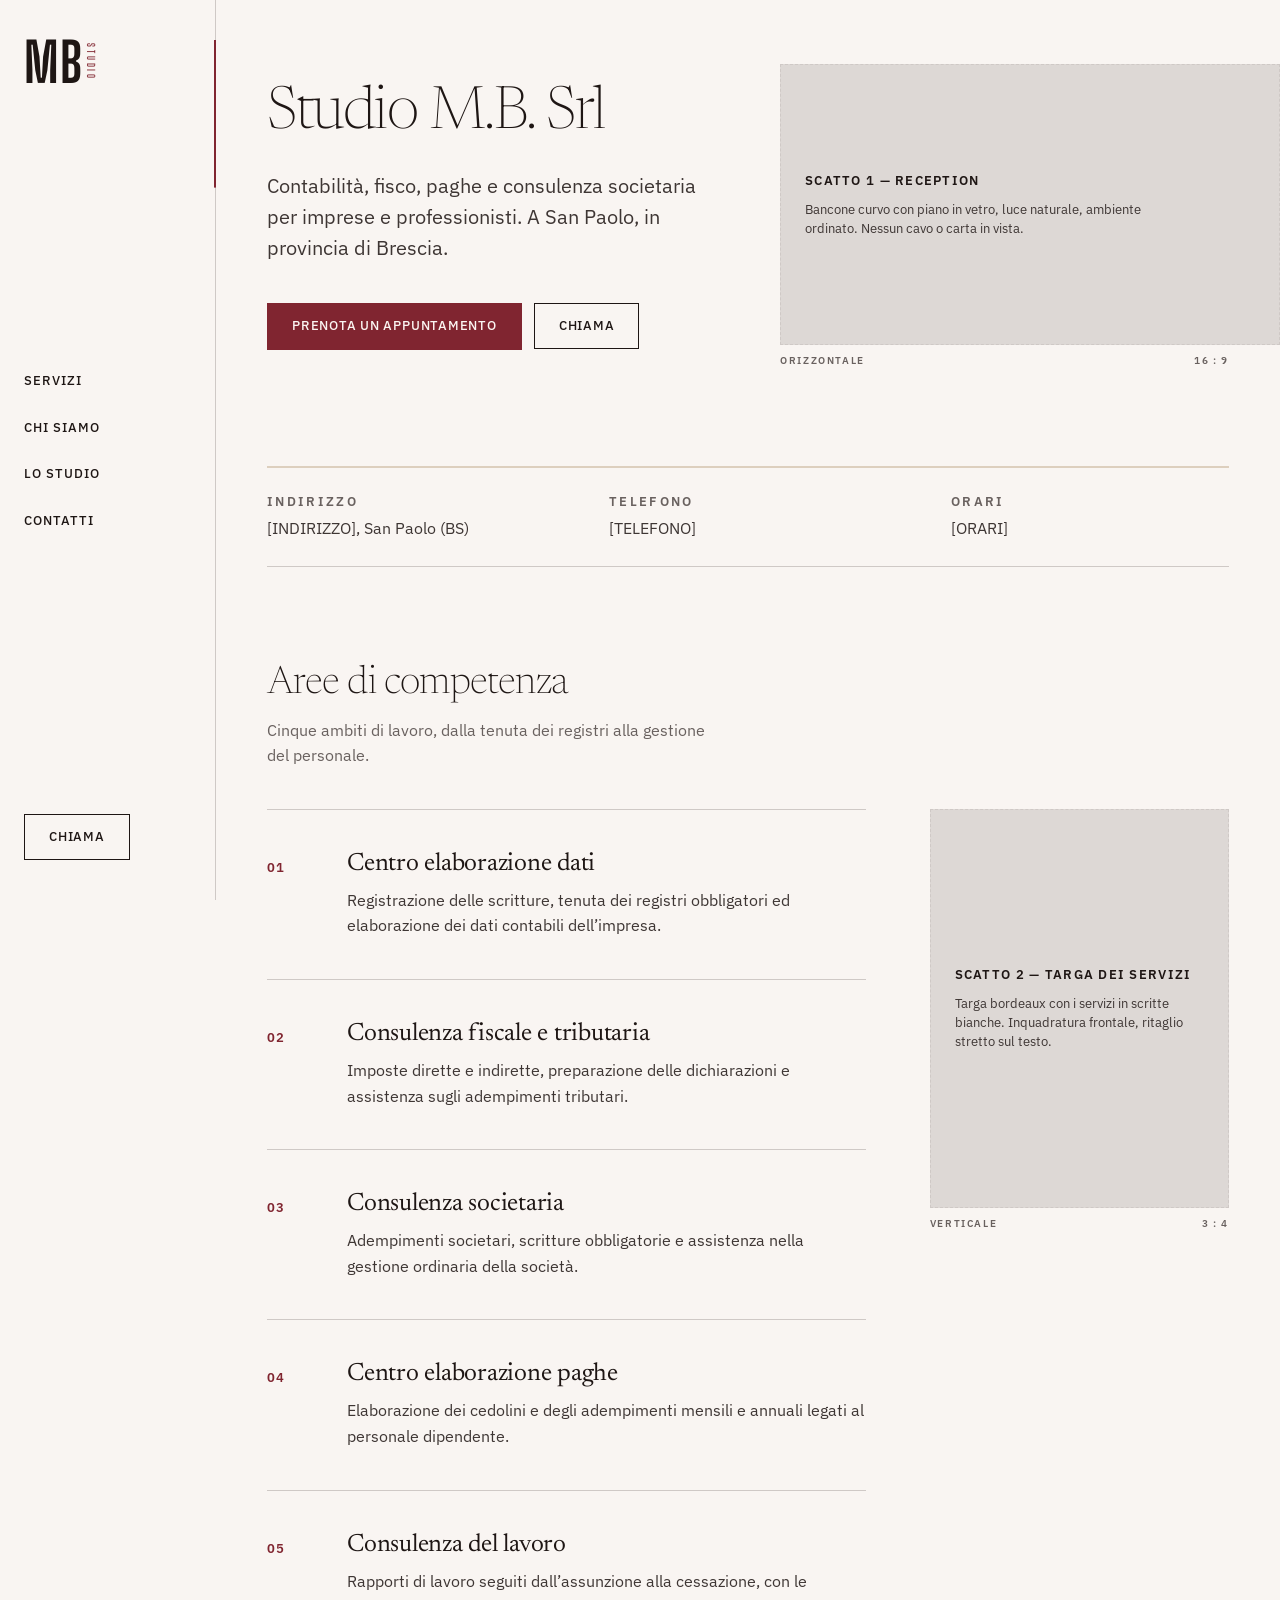
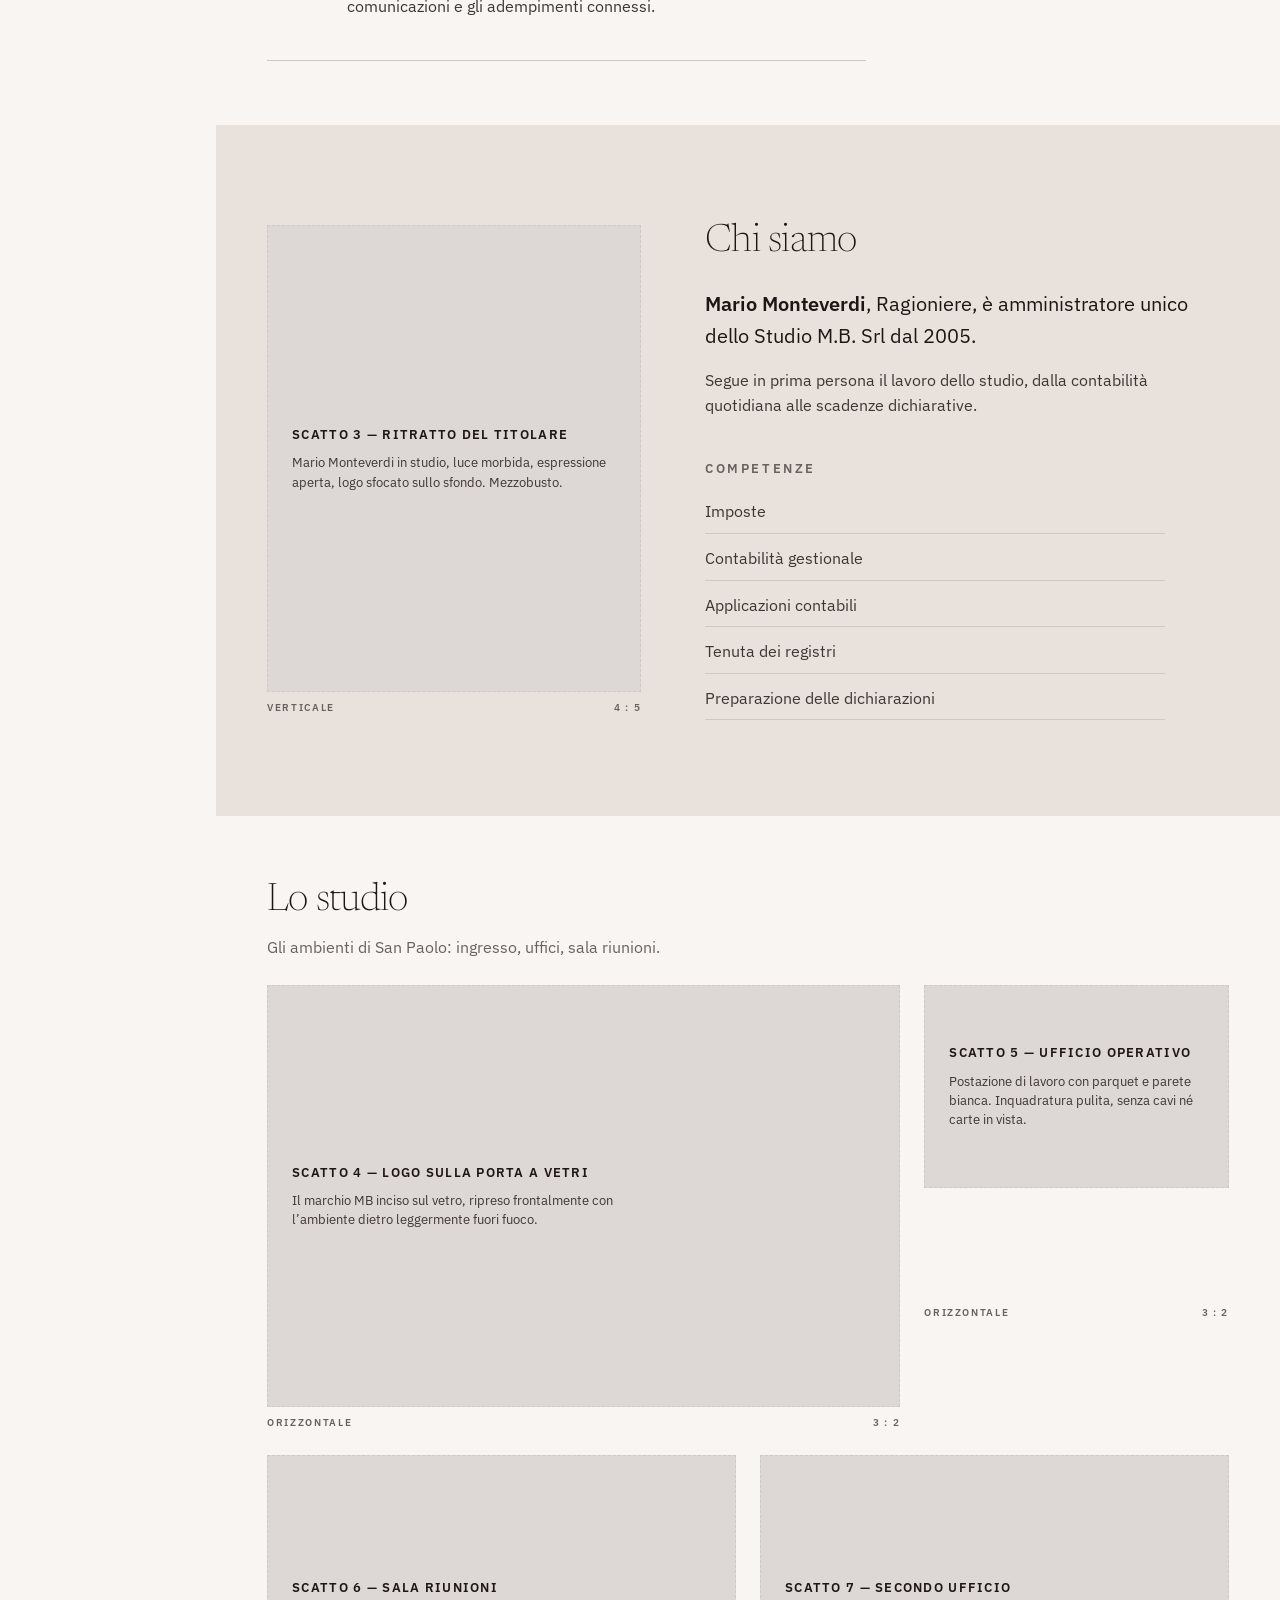
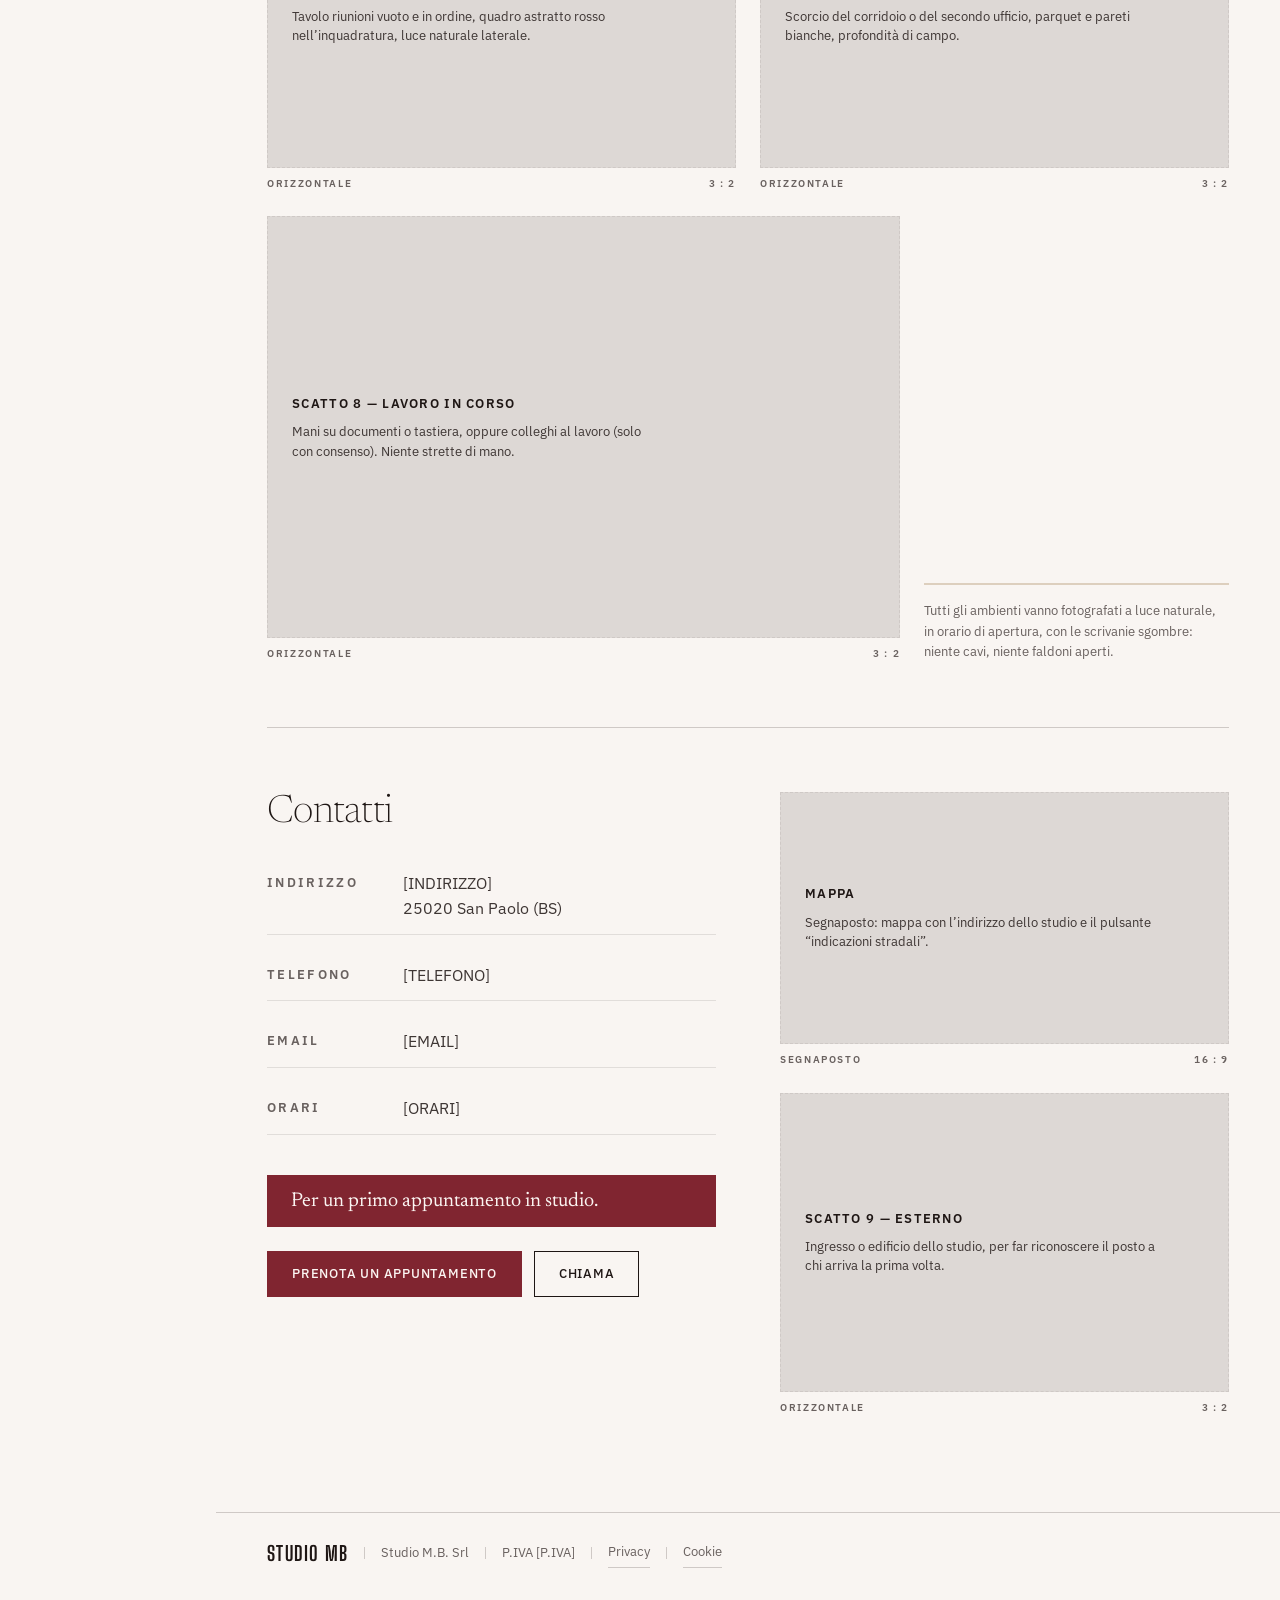
==== esempi/studio-mb/index.html @ a5d64ddb "Aggiunge la bozza del sito di Studio M.B. Srl Pagina singola statica con sezioni ancorate, costruita" ====
<!DOCTYPE html>
<html lang="it">
<head>
<meta charset="utf-8">
<meta name="viewport" content="width=device-width, initial-scale=1, viewport-fit=cover">
<title>Studio M.B. Srl — San Paolo (Brescia)</title>
<meta name="description" content="Studio M.B. Srl, San Paolo (Brescia): centro elaborazione dati, consulenza fiscale e tributaria, consulenza societaria, centro elaborazione paghe, consulenza del lavoro.">
<link rel="preconnect" href="https://fonts.googleapis.com">
<link rel="preconnect" href="https://fonts.gstatic.com" crossorigin>
<link href="https://fonts.googleapis.com/css2?family=Big+Shoulders+Display:wght@600;700&family=IBM+Plex+Sans:wght@400;500;600&family=Newsreader:opsz,wght@6..72,200;6..72,300;6..72,400;6..72,500&display=swap" rel="stylesheet">
<link rel="stylesheet" href="tokens.css">
<link rel="stylesheet" href="styles.css">
</head>
<body>

<a class="skip" href="#apertura">Salta al contenuto</a>

<!-- ============ N3 · Rail laterale (barra in alto sotto i 68rem) ============ -->
<header class="rail">
  <div class="rail__brand">
    <!-- SEGNAPOSTO LOGO: il file definitivo sostituirà questo blocco di testo. -->
    <a class="wordmark" href="#apertura" aria-label="Studio M.B. Srl — torna all’inizio">
      <span class="wordmark__mb">MB</span>
      <span class="wordmark__studio">STUDIO</span>
    </a>
  </div>

  <nav class="rail__nav" aria-label="Sezioni del sito">
    <ul class="rail__list">
      <li><a class="rail__link" href="#servizi">Servizi</a></li>
      <li><a class="rail__link" href="#chi-siamo">Chi siamo</a></li>
      <li><a class="rail__link" href="#lo-studio">Lo studio</a></li>
      <li><a class="rail__link" href="#contatti">Contatti</a></li>
    </ul>
  </nav>

  <div class="rail__action">
    <a class="btn btn--line" href="#">Chiama</a>
  </div>
</header>

<main class="page">

  <!-- ============ Apertura · H2 diptych (testo 6 / foto 6, al vivo sul bordo destro) ============ -->
  <section class="opening" id="apertura">
    <div class="opening__text">
      <h1 class="opening__title" style="--i: 0">Studio M.B. Srl</h1>
      <p class="opening__lede" style="--i: 1">
        Contabilità, fisco, paghe e consulenza societaria per imprese e
        professionisti. A San Paolo, in provincia di Brescia.
      </p>
      <p class="opening__actions" style="--i: 2">
        <a class="btn btn--fill" href="#">Prenota un appuntamento</a>
        <a class="btn btn--line" href="#">Chiama</a>
      </p>
    </div>

    <!-- TODO fotografo — sostituire con lo scatto reale. Dimensione consigliata: 2400×1350 px -->
    <figure class="shot shot--169 opening__shot">
      <div class="shot__frame">
        <p class="shot__name">Scatto 1 — Reception</p>
        <p class="shot__brief">Bancone curvo con piano in vetro, luce naturale, ambiente ordinato. Nessun cavo o carta in vista.</p>
      </div>
      <figcaption class="shot__meta"><span>Orizzontale</span><span class="shot__ratio">16 : 9</span></figcaption>
    </figure>
  </section>

  <!-- ============ Striscia coordinate (dati da confermare) ============ -->
  <aside class="strip" aria-label="Coordinate dello studio">
    <dl class="strip__list">
      <div class="strip__item"><dt>Indirizzo</dt><dd>[INDIRIZZO], San Paolo (BS)</dd></div>
      <div class="strip__item"><dt>Telefono</dt><dd>[TELEFONO]</dd></div>
      <div class="strip__item"><dt>Orari</dt><dd>[ORARI]</dd></div>
    </dl>
  </aside>

  <!-- ============ Aree di competenza · F3 prospetto tabellare ============ -->
  <section class="areas" id="servizi">
    <header class="head">
      <h2 class="head__title">Aree di competenza</h2>
      <p class="head__note">Cinque ambiti di lavoro, dalla tenuta dei registri alla gestione del personale.</p>
    </header>

    <div class="areas__body">
      <ol class="sheet">
        <li class="sheet__row">
          <span class="sheet__num">01</span>
          <div class="sheet__text">
            <h3 class="sheet__name">Centro elaborazione dati</h3>
            <p class="sheet__desc">Registrazione delle scritture, tenuta dei registri obbligatori ed elaborazione dei dati contabili dell’impresa.</p>
          </div>
        </li>
        <li class="sheet__row">
          <span class="sheet__num">02</span>
          <div class="sheet__text">
            <h3 class="sheet__name">Consulenza fiscale e tributaria</h3>
            <p class="sheet__desc">Imposte dirette e indirette, preparazione delle dichiarazioni e assistenza sugli adempimenti tributari.</p>
          </div>
        </li>
        <li class="sheet__row">
          <span class="sheet__num">03</span>
          <div class="sheet__text">
            <h3 class="sheet__name">Consulenza societaria</h3>
            <p class="sheet__desc">Adempimenti societari, scritture obbligatorie e assistenza nella gestione ordinaria della società.</p>
          </div>
        </li>
        <li class="sheet__row">
          <span class="sheet__num">04</span>
          <div class="sheet__text">
            <h3 class="sheet__name">Centro elaborazione paghe</h3>
            <p class="sheet__desc">Elaborazione dei cedolini e degli adempimenti mensili e annuali legati al personale dipendente.</p>
          </div>
        </li>
        <li class="sheet__row">
          <span class="sheet__num">05</span>
          <div class="sheet__text">
            <h3 class="sheet__name">Consulenza del lavoro</h3>
            <p class="sheet__desc">Rapporti di lavoro seguiti dall’assunzione alla cessazione, con le comunicazioni e gli adempimenti connessi.</p>
          </div>
        </li>
      </ol>

      <!-- TODO fotografo — sostituire con lo scatto reale. Dimensione consigliata: 1200×1600 px -->
      <figure class="shot shot--34 areas__shot">
        <div class="shot__frame">
          <p class="shot__name">Scatto 2 — Targa dei servizi</p>
          <p class="shot__brief">Targa bordeaux con i servizi in scritte bianche. Inquadratura frontale, ritaglio stretto sul testo.</p>
        </div>
        <figcaption class="shot__meta"><span>Verticale</span><span class="shot__ratio">3 : 4</span></figcaption>
      </figure>
    </div>
  </section>

  <!-- ============ Chi siamo · diptych invertito (ritratto 5 / testo 7) ============ -->
  <section class="about" id="chi-siamo">
    <!-- TODO fotografo — sostituire con lo scatto reale. Dimensione consigliata: 1600×2000 px -->
    <figure class="shot shot--45 about__shot">
      <div class="shot__frame">
        <p class="shot__name">Scatto 3 — Ritratto del titolare</p>
        <p class="shot__brief">Mario Monteverdi in studio, luce morbida, espressione aperta, logo sfocato sullo sfondo. Mezzobusto.</p>
      </div>
      <figcaption class="shot__meta"><span>Verticale</span><span class="shot__ratio">4 : 5</span></figcaption>
    </figure>

    <div class="about__text">
      <h2 class="about__title">Chi siamo</h2>
      <p class="about__lede">
        <strong>Mario Monteverdi</strong>, Ragioniere, è amministratore unico
        dello Studio M.B. Srl dal 2005.
      </p>
      <p class="about__body">
        Segue in prima persona il lavoro dello studio, dalla contabilità
        quotidiana alle scadenze dichiarative.
      </p>
      <h3 class="about__sub">Competenze</h3>
      <ul class="about__skills">
        <li>Imposte</li>
        <li>Contabilità gestionale</li>
        <li>Applicazioni contabili</li>
        <li>Tenuta dei registri</li>
        <li>Preparazione delle dichiarazioni</li>
      </ul>
    </div>
  </section>

  <!-- ============ Lo studio · galleria a campiture disuguali ============ -->
  <section class="rooms" id="lo-studio">
    <header class="head head--rooms">
      <h2 class="head__title">Lo studio</h2>
      <p class="head__note">Gli ambienti di San Paolo: ingresso, uffici, sala riunioni.</p>
    </header>

    <div class="rooms__grid">
      <!-- TODO fotografo — sostituire con lo scatto reale. Dimensione consigliata: 2400×1600 px -->
      <figure class="shot shot--32 rooms__a">
        <div class="shot__frame">
          <p class="shot__name">Scatto 4 — Logo sulla porta a vetri</p>
          <p class="shot__brief">Il marchio MB inciso sul vetro, ripreso frontalmente con l’ambiente dietro leggermente fuori fuoco.</p>
        </div>
        <figcaption class="shot__meta"><span>Orizzontale</span><span class="shot__ratio">3 : 2</span></figcaption>
      </figure>

      <!-- TODO fotografo — sostituire con lo scatto reale. Dimensione consigliata: 2400×1600 px -->
      <figure class="shot shot--32 rooms__b">
        <div class="shot__frame">
          <p class="shot__name">Scatto 5 — Ufficio operativo</p>
          <p class="shot__brief">Postazione di lavoro con parquet e parete bianca. Inquadratura pulita, senza cavi né carte in vista.</p>
        </div>
        <figcaption class="shot__meta"><span>Orizzontale</span><span class="shot__ratio">3 : 2</span></figcaption>
      </figure>

      <!-- TODO fotografo — sostituire con lo scatto reale. Dimensione consigliata: 2400×1600 px -->
      <figure class="shot shot--32 rooms__c">
        <div class="shot__frame">
          <p class="shot__name">Scatto 6 — Sala riunioni</p>
          <p class="shot__brief">Tavolo riunioni vuoto e in ordine, quadro astratto rosso nell’inquadratura, luce naturale laterale.</p>
        </div>
        <figcaption class="shot__meta"><span>Orizzontale</span><span class="shot__ratio">3 : 2</span></figcaption>
      </figure>

      <!-- TODO fotografo — sostituire con lo scatto reale. Dimensione consigliata: 2400×1600 px -->
      <figure class="shot shot--32 rooms__d">
        <div class="shot__frame">
          <p class="shot__name">Scatto 7 — Secondo ufficio</p>
          <p class="shot__brief">Scorcio del corridoio o del secondo ufficio, parquet e pareti bianche, profondità di campo.</p>
        </div>
        <figcaption class="shot__meta"><span>Orizzontale</span><span class="shot__ratio">3 : 2</span></figcaption>
      </figure>

      <!-- TODO fotografo — sostituire con lo scatto reale. Dimensione consigliata: 2400×1600 px -->
      <figure class="shot shot--32 rooms__e">
        <div class="shot__frame">
          <p class="shot__name">Scatto 8 — Lavoro in corso</p>
          <p class="shot__brief">Mani su documenti o tastiera, oppure colleghi al lavoro (solo con consenso). Niente strette di mano.</p>
        </div>
        <figcaption class="shot__meta"><span>Orizzontale</span><span class="shot__ratio">3 : 2</span></figcaption>
      </figure>
      <p class="rooms__note">
        Tutti gli ambienti vanno fotografati a luce naturale, in orario di
        apertura, con le scrivanie sgombre: niente cavi, niente faldoni aperti.
      </p>
    </div>
  </section>

  <!-- ============ Contatti · diptych (dati 6 / mappa + esterno 6) ============ -->
  <section class="contact" id="contatti">
    <div class="contact__data">
      <h2 class="contact__title">Contatti</h2>

      <dl class="contact__list">
        <div class="contact__item"><dt>Indirizzo</dt><dd>[INDIRIZZO]<br>25020 San Paolo (BS)</dd></div>
        <div class="contact__item"><dt>Telefono</dt><dd>[TELEFONO]</dd></div>
        <div class="contact__item"><dt>Email</dt><dd>[EMAIL]</dd></div>
        <div class="contact__item"><dt>Orari</dt><dd>[ORARI]</dd></div>
      </dl>

      <p class="plate"><span class="plate__line">Per un primo appuntamento in studio.</span></p>
      <p class="contact__actions">
        <a class="btn btn--fill" href="#">Prenota un appuntamento</a>
        <a class="btn btn--line" href="#">Chiama</a>
      </p>
    </div>

    <div class="contact__media">
      <!-- SEGNAPOSTO MAPPA: qui andrà la mappa interattiva o un’immagine statica. -->
      <figure class="shot shot--map">
        <div class="shot__frame">
          <p class="shot__name">Mappa</p>
          <p class="shot__brief">Segnaposto: mappa con l’indirizzo dello studio e il pulsante “indicazioni stradali”.</p>
        </div>
        <figcaption class="shot__meta"><span>Segnaposto</span><span class="shot__ratio">16 : 9</span></figcaption>
      </figure>

      <!-- TODO fotografo — sostituire con lo scatto reale. Dimensione consigliata: 2400×1600 px -->
      <figure class="shot shot--32">
        <div class="shot__frame">
          <p class="shot__name">Scatto 9 — Esterno</p>
          <p class="shot__brief">Ingresso o edificio dello studio, per far riconoscere il posto a chi arriva la prima volta.</p>
        </div>
        <figcaption class="shot__meta"><span>Orizzontale</span><span class="shot__ratio">3 : 2</span></figcaption>
      </figure>
    </div>
  </section>

</main>

<!-- ============ Ft2 · riga unica ============ -->
<footer class="foot">
  <p class="foot__line">
    <span class="foot__mark">STUDIO MB</span>
    <span class="foot__sep" aria-hidden="true"></span>
    <span>Studio M.B. Srl</span>
    <span class="foot__sep" aria-hidden="true"></span>
    <span>P.IVA [P.IVA]</span>
    <span class="foot__sep" aria-hidden="true"></span>
    <a class="foot__link" href="#">Privacy</a>
    <span class="foot__sep" aria-hidden="true"></span>
    <a class="foot__link" href="#">Cookie</a>
  </p>
</footer>

</body>
</html>
---- esempi/studio-mb/tokens.css ----
/* Hallmark · tokens — Studio M.B. Srl
 * theme: custom (tuned) · vibe: "bordeaux sobrio, bianchi caldi, legno chiaro"
 * axes: light / roman-serif / warm (bordeaux ~18°)
 * Ogni colore e ogni font della pagina passa da qui: styles.css non contiene
 * nessun valore cromatico o tipografico inline.
 */

:root {
  /* ---- Tipografia -------------------------------------------------- */
  --font-display:  "Newsreader", ui-serif, Georgia, serif;          /* titoli */
  --font-body:     "IBM Plex Sans", ui-sans-serif, system-ui, sans-serif;
  --font-wordmark: "Big Shoulders Display", "IBM Plex Sans", sans-serif; /* solo logo: rail + footer */

  /* Scala 1.25 (terza maggiore), base 16px */
  --text-xs:   0.64rem;
  --text-sm:   0.8rem;
  --text-base: 1rem;
  --text-md:   1.25rem;
  --text-lg:   1.5625rem;
  --text-xl:   1.9531rem;
  --text-2xl:  2.4414rem;
  --text-3xl:  3.0518rem;
  --text-display:   clamp(2.75rem, 5vw + 1rem, 5.25rem);
  --text-display-s: clamp(2.25rem, 3.4vw + 1rem, 3.5rem);
  /* L'apertura sta in mezza pagina: il titolo è tarato per restare su una riga. */
  --text-display-hero: clamp(2.5rem, 4vw + 0.5rem, 4.25rem);

  /* ---- Colore (OKLCH, ancoraggio bordeaux hue 18) ------------------- */
  --color-paper:    oklch(97.2% 0.006 55);   /* bianco caldo */
  --color-paper-2:  oklch(94.6% 0.008 55);   /* pannello */
  --color-paper-3:  oklch(91.5% 0.010 60);   /* fondo sezione */
  --color-wood:     oklch(86%   0.028 72);   /* tocco di legno chiaro */
  --color-slot:     oklch(88.5% 0.007 60);   /* riquadri foto */
  --color-ink:      oklch(21%   0.014 35);
  --color-ink-2:    oklch(34%   0.012 35);
  --color-muted:    oklch(50%   0.010 40);
  --color-rule:     oklch(84%   0.008 50);
  --color-rule-2:   oklch(90%   0.006 50);
  --color-accent:   oklch(41%   0.125 18);   /* bordeaux dello studio */
  --color-accent-2: oklch(34%   0.115 18);   /* bordeaux premuto */
  --color-accent-ink: oklch(97.5% 0.008 55); /* testo su bordeaux */
  --color-focus:    oklch(45%   0.180 18);

  /* ---- Spazio (scala 4pt) ------------------------------------------ */
  --space-3xs: 0.125rem;
  --space-2xs: 0.25rem;
  --space-xs:  0.5rem;
  --space-sm:  0.75rem;
  --space-md:  1rem;
  --space-lg:  1.5rem;
  --space-xl:  2.5rem;
  --space-2xl: 4rem;
  --space-3xl: 6rem;
  --space-4xl: 9rem;

  /* ---- Tratti e raggi ---------------------------------------------- */
  --rule-hair: 1px;
  --rule-thick: 2px;
  --radius-none: 0;
  --radius-sm: 2px;

  /* ---- Movimento ---------------------------------------------------- */
  --ease-out:    cubic-bezier(0.16, 1, 0.3, 1);
  --ease-in:     cubic-bezier(0.7, 0, 0.84, 0);
  --ease-in-out: cubic-bezier(0.65, 0, 0.35, 1);
  --dur-micro: 120ms;
  --dur-short: 220ms;
  --dur-long:  420ms;

  /* ---- Livelli ------------------------------------------------------ */
  --z-base: 1;
  --z-raised: 10;
  --z-sticky: 200;       /* elementi appiccicati dentro la pagina */
  --z-sticky-nav: 300;   /* la barra in alto vince sempre */
}
---- esempi/studio-mb/styles.css ----
/* Hallmark · pre-emit critique: P5 H5 E5 S5 R4 V5
 *   (R4 — a 320 px il solo pulsante pieno vale il 6,3% della schermata, sopra
 *    il tetto del 5% del gate 23: su uno schermo così stretto un CTA pieno non
 *    può starci sotto, e toglierlo costerebbe la gerarchia. Scelta dichiarata.)
 *
 * Hallmark · genre: editorial · macrostructure: Split Studio
 * theme: custom (tuned) · vibe: "bordeaux sobrio, bianchi caldi, legno chiaro"
 * paper: oklch(97.2% 0.006 55) · accent: oklch(41% 0.125 18)
 * display: Newsreader · body: IBM Plex Sans · outlier: Big Shoulders Display (logo, 2 slot)
 * axes: light / roman-serif / warm (bordeaux ~18°)
 * tone: editoriale-istituzionale · enrichment: nessuno (tipografia + segnaposto foto)
 * studied: no · context: fornito dal cliente
 *
 * nav: N3 Side-rail (side=left, width=13.5rem, indicator=filo in accento) — barra in alto sotto le 68rem
 * footer: Ft2 Inline single line (order=wordmark/credit/links, separator=filo verticale, density=spaced)
 * H2 Split-diptych knobs: ratio=6/6, right=foto al vivo sul bordo, divider=spazio negativo
 * F3 Spec-sheet knobs: columns=2 (numero / nome+descrizione), rules=ogni riga, numbers=tabular
 * F1 Bento knobs: tiles=5, spans=irregular, border=hairline
 * C1 Outlined-chip knobs: shape=rectangular, density=spacious, adornment=none
 * S2 Hanging knobs: colonna singola, nessun filo, nessun occhiello
 *
 * Distanza dalle build precedenti di questo progetto:
 *   Marquee Hero · Grid · N9 · Ft4   →  dittici alternati al posto della fold piena
 *   Long Document · Atelier · N6 · Ft1 →  colonne appaiate al posto della prosa continua
 *
 * Slop test · 57 / 58 (verificato in Chromium a 320 / 375 / 414 / 768 / 1024 / 1440)
 *   contrasto: pass (40–41) — rapporto minimo misurato 4,67:1 su testo piccolo
 *   accento: gate 23 pass da 375 px in su (3,1–4,8%), 6,3% a 320 px — vedi sopra
 *   mobile: pass (34, 49, 50–57) · onestà: pass (46) · chrome: pass (47)
 *   token: pass (48) · icone: pass (30) · nav+footer+hero: pass (42–45)
 */

/* ---------------------------------------------------------------- base */
*, *::before, *::after { box-sizing: border-box; }

html { overflow-x: clip; -webkit-text-size-adjust: 100%; scroll-behavior: smooth; }
body {
  overflow-x: clip;
  margin: 0;
  background: var(--color-paper);
  color: var(--color-ink);
  font-family: var(--font-body);
  font-size: var(--text-base);
  font-weight: 400;
  line-height: 1.6;
  -webkit-font-smoothing: antialiased;
}

@media (prefers-reduced-motion: reduce) { html { scroll-behavior: auto; } }

h1, h2, h3 {
  font-family: var(--font-display);
  font-style: normal;
  margin: 0;
  overflow-wrap: anywhere;
  min-width: 0;
}

p, dl, ol, ul { margin: 0; }
ol, ul { padding: 0; list-style: none; }
img, figure { max-width: 100%; }
figure { margin: 0; }

a { color: inherit; }

:focus-visible {
  outline: var(--rule-thick) solid var(--color-focus);
  outline-offset: 3px;
  border-radius: var(--radius-sm);
}

.skip {
  position: absolute;
  left: -9999px;
  top: var(--space-xs);
  z-index: var(--z-sticky);
  background: var(--color-ink);
  color: var(--color-paper);
  padding: var(--space-xs) var(--space-md);
  font-size: var(--text-sm);
}
.skip:focus { left: var(--space-md); }

/* --------------------------------------------------------- misure comuni */
:root {
  --rail-w: 13.5rem;
  --bar-h: 4.75rem;
  --pad: clamp(1rem, 4vw, 3.5rem);
  --measure: 62ch;
}

.page { padding-inline: var(--pad); max-width: 82rem; }

/* ------------------------------------------------------------- pulsanti */
.btn {
  display: inline-flex;
  align-items: center;
  justify-content: center;
  min-height: 46px;
  padding: var(--space-sm) var(--space-lg);
  font-family: var(--font-body);
  font-size: var(--text-sm);
  font-weight: 500;
  letter-spacing: 0.06em;
  text-transform: uppercase;
  text-decoration: none;
  white-space: nowrap;
  border: var(--rule-hair) solid transparent;
  border-radius: var(--radius-none);
  transition:
    background-color var(--dur-micro) var(--ease-out),
    color var(--dur-micro) var(--ease-out),
    border-color var(--dur-micro) var(--ease-out),
    transform var(--dur-micro) var(--ease-out);
}
.btn--fill  { background: var(--color-accent); color: var(--color-accent-ink); border-color: var(--color-accent); }
.btn--line  { background: transparent; color: var(--color-ink); border-color: var(--color-ink); }

@media (hover: hover) and (pointer: fine) {
  .btn--fill:hover  { background: var(--color-accent-2); border-color: var(--color-accent-2); }
  .btn--line:hover  { background: var(--color-ink); color: var(--color-paper); }
}
.btn:active { transform: translateY(1px); }
.btn[aria-disabled="true"] {
  opacity: 0.55;
  cursor: not-allowed;
  pointer-events: none;
}

/* ------------------------------------------------- N3 · rail / barra alta */
.rail {
  position: static;
  z-index: var(--z-sticky-nav);
  display: grid;
  grid-template-columns: auto 1fr auto;
  align-items: center;
  gap: var(--space-md);
  padding: var(--space-sm) var(--pad);
  background: var(--color-paper);
  border-bottom: var(--rule-hair) solid var(--color-rule);
}

.wordmark {
  display: inline-grid;
  grid-template-columns: auto auto;
  align-items: center;
  gap: var(--space-2xs);
  text-decoration: none;
  font-family: var(--font-wordmark);
  color: var(--color-ink);
}
.wordmark__mb {
  font-size: 2.35rem;
  font-weight: 700;
  line-height: 0.82;
  letter-spacing: 0.01em;
}
.wordmark__studio {
  writing-mode: vertical-rl;
  font-size: var(--text-xs);
  font-weight: 600;
  letter-spacing: 0.28em;
  line-height: 1;
  color: var(--color-accent);
}

.rail__list {
  display: flex;
  flex-wrap: wrap;
  gap: var(--space-md) var(--space-lg);
  justify-content: flex-end;
}
.rail__link {
  display: inline-block;
  font-size: var(--text-sm);
  font-weight: 500;
  letter-spacing: 0.08em;
  text-transform: uppercase;
  text-decoration: none;
  white-space: nowrap;
  padding-block: var(--space-2xs);
  border-bottom: var(--rule-thick) solid transparent;
  transition: border-color var(--dur-micro) var(--ease-out), color var(--dur-micro) var(--ease-out);
}
@media (hover: hover) and (pointer: fine) {
  .rail__link:hover { color: var(--color-accent); border-bottom-color: var(--color-accent); }
}

/* Da 48rem in su la barra resta in vista; sotto occuperebbe mezzo schermo. */
@media (min-width: 48rem) { .rail { position: sticky; top: 0; } }

/* Sotto le 68rem il segno bordeaux passa dal fianco al bordo inferiore. */
@media (max-width: 67.99rem) {
  .rail { position: relative; }
  .rail::after {
    content: "";
    position: absolute;
    inset-block-end: -1px;
    inset-inline-start: var(--pad);
    width: var(--space-2xl);
    height: var(--rule-thick);
    background: var(--color-accent);
  }
}

/* Sotto i 30rem: le voci passano su due colonne, in una riga propria. */
@media (max-width: 30rem) {
  .rail { grid-template-columns: auto auto; row-gap: var(--space-sm); }
  .rail__nav { grid-column: 1 / -1; border-top: var(--rule-hair) solid var(--color-rule-2); padding-top: var(--space-sm); }
  .rail__list { display: grid; grid-template-columns: 1fr 1fr; gap: var(--space-xs) var(--space-md); justify-content: stretch; }
  .wordmark__mb { font-size: 1.95rem; }
}

/* Da 68rem in su il rail diventa una colonna fissa a sinistra. */
@media (min-width: 68rem) {
  .rail {
    position: fixed;
    inset-block: 0;
    inset-inline-start: 0;
    width: var(--rail-w);
    grid-template-columns: 1fr;
    grid-template-rows: auto 1fr auto;
    align-items: start;
    justify-items: start;
    gap: var(--space-xl);
    padding: var(--space-xl) var(--space-lg);
    border-bottom: 0;
    border-inline-end: var(--rule-hair) solid var(--color-rule);
  }
  .rail::after {
    content: "";
    position: absolute;
    inset-block: var(--space-xl);
    inset-inline-end: -1px;
    width: var(--rule-thick);
    background: var(--color-accent);
    transform: scaleY(0.18);
    transform-origin: top;
  }
  .wordmark__mb { font-size: 3.4rem; }
  .rail__nav { align-self: center; }
  .rail__list { display: grid; gap: var(--space-md); justify-content: start; }
  .page { margin-inline-start: var(--rail-w); max-width: none; }
}

/* ------------------------------------------------------------- apertura */
.opening {
  display: grid;
  gap: var(--space-xl);
  padding-block: var(--space-xl) var(--space-2xl);
}
.opening > * { min-width: 0; }

.opening__title {
  font-size: var(--text-display-hero);
  font-weight: 200;
  line-height: 1.04;
  letter-spacing: -0.025em;
}
.opening__lede {
  margin-top: var(--space-lg);
  max-width: 46ch;
  font-size: var(--text-md);
  line-height: 1.55;
  color: var(--color-ink-2);
}
.opening__actions {
  margin-top: var(--space-xl);
  display: flex;
  align-items: center;
  flex-wrap: wrap;
  gap: var(--space-sm);
}

@media (min-width: 60rem) {
  .opening {
    grid-template-columns: minmax(0, 6fr) minmax(0, 6fr);
    align-items: center;
    gap: var(--space-2xl);
    padding-block: var(--space-2xl) var(--space-3xl);
  }
  .opening__shot .shot__meta { padding-inline-end: var(--pad); }
  /* unico elemento che rompe la griglia: la foto di apertura arriva al vivo
   * del bordo destro (html/body sono in overflow-x: clip, niente scroll). */
  .opening__shot { max-width: none; width: calc(100% + var(--pad)); }
}

/* -------------------------------------------------- striscia coordinate */
.strip {
  border-block: var(--rule-hair) solid var(--color-rule);
  border-top-width: var(--rule-thick);
  border-top-color: var(--color-wood);
  padding-block: var(--space-lg);
}
.strip__list {
  display: grid;
  gap: var(--space-md) var(--space-2xl);
}
.strip__item dt {
  font-size: var(--text-sm);
  font-weight: 600;
  letter-spacing: 0.18em;
  text-transform: uppercase;
  color: var(--color-muted);
}
.strip__item dd {
  margin: var(--space-2xs) 0 0;
  font-size: var(--text-base);
  color: var(--color-ink-2);
}
@media (min-width: 48rem) {
  .strip__list { grid-template-columns: repeat(3, minmax(0, 1fr)); }
}

/* ------------------------------------------------- S2 · testate sospese */
.head { padding-block: var(--space-3xl) var(--space-xl); max-width: var(--measure); }
.head--rooms { padding-block: var(--space-2xl) var(--space-lg); }
.head__title {
  font-size: var(--text-2xl);
  font-weight: 200;
  line-height: 1.1;
  letter-spacing: -0.02em;
}
.head__note {
  margin-top: var(--space-sm);
  color: var(--color-muted);
  max-width: 46ch;
}

/* ------------------------------------------- F3 · aree di competenza */
.areas { padding-bottom: var(--space-2xl); }
.areas__body { display: grid; gap: var(--space-xl); }
.areas__body > * { min-width: 0; }

.sheet { border-top: var(--rule-hair) solid var(--color-rule); }
.sheet__row {
  display: grid;
  grid-template-columns: 3.25rem minmax(0, 1fr);
  gap: var(--space-md);
  padding-block: var(--space-lg);
  border-bottom: var(--rule-hair) solid var(--color-rule);
}
.sheet__num {
  font-family: var(--font-body);
  font-variant-numeric: tabular-nums;
  font-size: var(--text-sm);
  font-weight: 600;
  letter-spacing: 0.08em;
  color: var(--color-accent);
  padding-top: var(--space-xs);
}
.sheet__name {
  font-size: var(--text-lg);
  font-weight: 400;
  line-height: 1.2;
  letter-spacing: -0.01em;
}
.sheet__desc {
  margin-top: var(--space-xs);
  max-width: 58ch;
  color: var(--color-ink-2);
}

/* Impilati, i formati verticali occuperebbero due schermate: qui restano misurati. */
.areas__shot, .about__shot { max-width: 22rem; }

@media (min-width: 60rem) {
  .areas__body { grid-template-columns: minmax(0, 8fr) minmax(0, 4fr); gap: var(--space-2xl); align-items: start; }
  .areas__shot, .about__shot { max-width: none; }
  .areas__shot { position: sticky; top: var(--bar-h); z-index: var(--z-base); }
  .sheet__row { grid-template-columns: 4rem minmax(0, 1fr); padding-block: var(--space-xl); }
}

/* ------------------------------------------------------------ chi siamo */
.about {
  background: var(--color-paper-3);
  margin-inline: calc(-1 * var(--pad));
  padding: var(--space-2xl) var(--pad);
  display: grid;
  gap: var(--space-xl);
}
.about > * { min-width: 0; }
.about__title {
  font-size: var(--text-2xl);
  font-weight: 200;
  line-height: 1.1;
  letter-spacing: -0.02em;
}
.about__lede {
  margin-top: var(--space-lg);
  font-size: var(--text-md);
  max-width: 46ch;
  color: var(--color-ink);
}
.about__lede strong { font-weight: 600; }
.about__body {
  margin-top: var(--space-md);
  max-width: var(--measure);
  color: var(--color-ink-2);
}
.about__sub {
  margin-top: var(--space-xl);
  font-family: var(--font-body);
  font-size: var(--text-sm);
  font-weight: 600;
  letter-spacing: 0.2em;
  text-transform: uppercase;
  color: var(--color-muted);
}
.about__skills {
  margin-top: var(--space-sm);
  display: grid;
  gap: var(--space-2xs);
  max-width: 46ch;
}
.about__skills li {
  padding-block: var(--space-xs);
  border-bottom: var(--rule-hair) solid var(--color-rule);
  color: var(--color-ink-2);
}

@media (min-width: 60rem) {
  .about {
    grid-template-columns: minmax(0, 5fr) minmax(0, 7fr);
    gap: var(--space-2xl);
    align-items: center;
    padding-block: var(--space-3xl);
  }
}

/* ------------------------------------------------ F1 · galleria ambienti */
.rooms { padding-bottom: var(--space-2xl); }
.rooms__grid {
  display: grid;
  grid-template-columns: minmax(0, 1fr);
  gap: var(--space-md);
}
.rooms__grid > * { min-width: 0; }
@media (min-width: 48rem) {
  .rooms__grid { grid-template-columns: repeat(6, minmax(0, 1fr)); }
  .rooms__note { grid-column: 1 / -1; }
  .rooms__a { grid-column: span 4; }
  .rooms__b { grid-column: span 2; }
  .rooms__c { grid-column: span 3; }
  .rooms__d { grid-column: span 3; }
  .rooms__e { grid-column: span 6; }
}
@media (min-width: 68rem) {
  /* il rail non è più in alto: la colonna sticky può risalire */
  .areas__shot { top: var(--space-xl); }
  .rooms__grid { gap: var(--space-lg); }
  .rooms__e { grid-column: span 4; }
  .rooms__note { grid-column: span 2; }
}

.rooms__note {
  align-self: end;
  padding-top: var(--space-md);
  border-top: var(--rule-thick) solid var(--color-wood);
  font-size: var(--text-sm);
  color: var(--color-muted);
  max-width: 46ch;
}

/* -------------------------------------------------------------- contatti */
.contact {
  display: grid;
  gap: var(--space-xl);
  padding-block: var(--space-2xl) var(--space-3xl);
  border-top: var(--rule-hair) solid var(--color-rule);
}
.contact__title {
  font-size: var(--text-2xl);
  font-weight: 200;
  line-height: 1.1;
  letter-spacing: -0.02em;
  margin-bottom: var(--space-lg);
}
.contact__list { display: grid; gap: var(--space-md); }
.contact__item {
  display: grid;
  grid-template-columns: 7.5rem minmax(0, 1fr);
  gap: var(--space-md);
  padding-block: var(--space-sm);
  border-bottom: var(--rule-hair) solid var(--color-rule-2);
}
.contact__item dt {
  font-size: var(--text-sm);
  font-weight: 600;
  letter-spacing: 0.18em;
  text-transform: uppercase;
  color: var(--color-muted);
  padding-top: var(--space-3xs);
}
.contact__item dd { margin: 0; color: var(--color-ink-2); }

/* La fascia bordeaux: una riga sola, il colore dello studio senza invaderla. */
.plate {
  margin-top: var(--space-xl);
  padding-top: var(--space-sm);
  border-top: var(--rule-thick) solid var(--color-accent);
  color: var(--color-accent);
}
/* Finché la colonna è piena larghezza la fascia peserebbe troppo: resta il filo. */
@media (min-width: 60rem) {
  .plate {
    padding: var(--space-sm) var(--space-lg);
    border-top: 0;
    background: var(--color-accent);
    color: var(--color-accent-ink);
  }
}
.plate__line {
  font-family: var(--font-display);
  font-size: var(--text-md);
  line-height: 1.4;
}
.contact__actions {
  margin-top: var(--space-lg);
  display: flex;
  align-items: center;
  flex-wrap: wrap;
  gap: var(--space-sm);
}

.contact__media { display: grid; gap: var(--space-md); align-content: start; min-width: 0; }
.contact__media > * { min-width: 0; }
.contact__data { min-width: 0; }

@media (min-width: 60rem) {
  .contact { grid-template-columns: minmax(0, 6fr) minmax(0, 6fr); gap: var(--space-2xl); align-items: start; }
  .contact__media { gap: var(--space-lg); }
}

/* ------------------------------------------- segnaposto fotografici */
/* I riquadri hanno le proporzioni dello scatto finale, ma non devono mai
 * dettare la larghezza della colonna: min-width 0 sulle celle, e il riquadro
 * cresce in altezza se il testo del brief non ci sta (min-height: fit-content). */
.shot { display: grid; gap: var(--space-xs); min-width: 0; }
.shot__frame {
  display: grid;
  align-content: center;
  gap: var(--space-xs);
  padding: var(--space-md);
  background: var(--color-slot);
  border: var(--rule-hair) dashed var(--color-rule);
  aspect-ratio: 3 / 2;
  min-height: fit-content;
  min-width: 0;
}
@media (min-width: 48rem) { .shot__frame { padding: var(--space-lg); } }
.shot--169 .shot__frame,
.shot--map .shot__frame { aspect-ratio: 16 / 9; }
.shot--32  .shot__frame { aspect-ratio: 3 / 2; }
.shot--34  .shot__frame { aspect-ratio: 3 / 4; }
.shot--45  .shot__frame { aspect-ratio: 4 / 5; }

.shot__name {
  font-size: var(--text-sm);
  font-weight: 600;
  letter-spacing: 0.1em;
  text-transform: uppercase;
  color: var(--color-ink);
}
.shot__brief {
  font-size: var(--text-sm);
  line-height: 1.5;
  color: var(--color-ink-2);
  max-width: 46ch;
}
.shot__meta {
  display: flex;
  justify-content: space-between;
  gap: var(--space-md);
  font-size: var(--text-xs);
  font-weight: 600;
  letter-spacing: 0.16em;
  text-transform: uppercase;
  color: var(--color-muted);
}
.shot__ratio { font-variant-numeric: tabular-nums; }

/* ---------------------------------------------------- Ft2 · piede pagina */
.foot {
  border-top: var(--rule-hair) solid var(--color-rule);
  padding: var(--space-lg) var(--pad) var(--space-xl);
}
@media (min-width: 68rem) { .foot { margin-inline-start: var(--rail-w); } }

.foot__line {
  display: flex;
  flex-wrap: wrap;
  align-items: center;
  gap: var(--space-sm) var(--space-md);
  font-size: var(--text-sm);
  color: var(--color-muted);
}
.foot__mark {
  font-family: var(--font-wordmark);
  font-size: var(--text-md);
  font-weight: 700;
  letter-spacing: 0.06em;
  color: var(--color-ink);
}
.foot__sep {
  width: var(--rule-hair);
  height: 1em;
  background: var(--color-rule);
}
.foot__link {
  text-decoration: none;
  border-bottom: var(--rule-hair) solid var(--color-rule);
  white-space: nowrap;
  padding-block: var(--space-2xs);
}
@media (hover: hover) and (pointer: fine) {
  .foot__link:hover { color: var(--color-accent); border-bottom-color: var(--color-accent); }
}

/* --------------------------------------- unica entrata orchestrata */
.opening__title,
.opening__lede,
.opening__actions {
  opacity: 0;
  transform: translateY(8px);
  animation: reveal var(--dur-long) var(--ease-out) forwards;
  animation-delay: calc(var(--i, 0) * 70ms);
}
@keyframes reveal { to { opacity: 1; transform: none; } }

@media (prefers-reduced-motion: reduce) {
  *, *::before, *::after {
    animation-duration: 150ms !important;
    animation-iteration-count: 1 !important;
    transition-duration: 150ms !important;
  }
  .opening__title,
  .opening__lede,
  .opening__actions { transform: none; animation: reveal-reduced 150ms linear forwards; }
  @keyframes reveal-reduced { to { opacity: 1; } }
}

@media (pointer: coarse) { .btn { min-height: 48px; } }
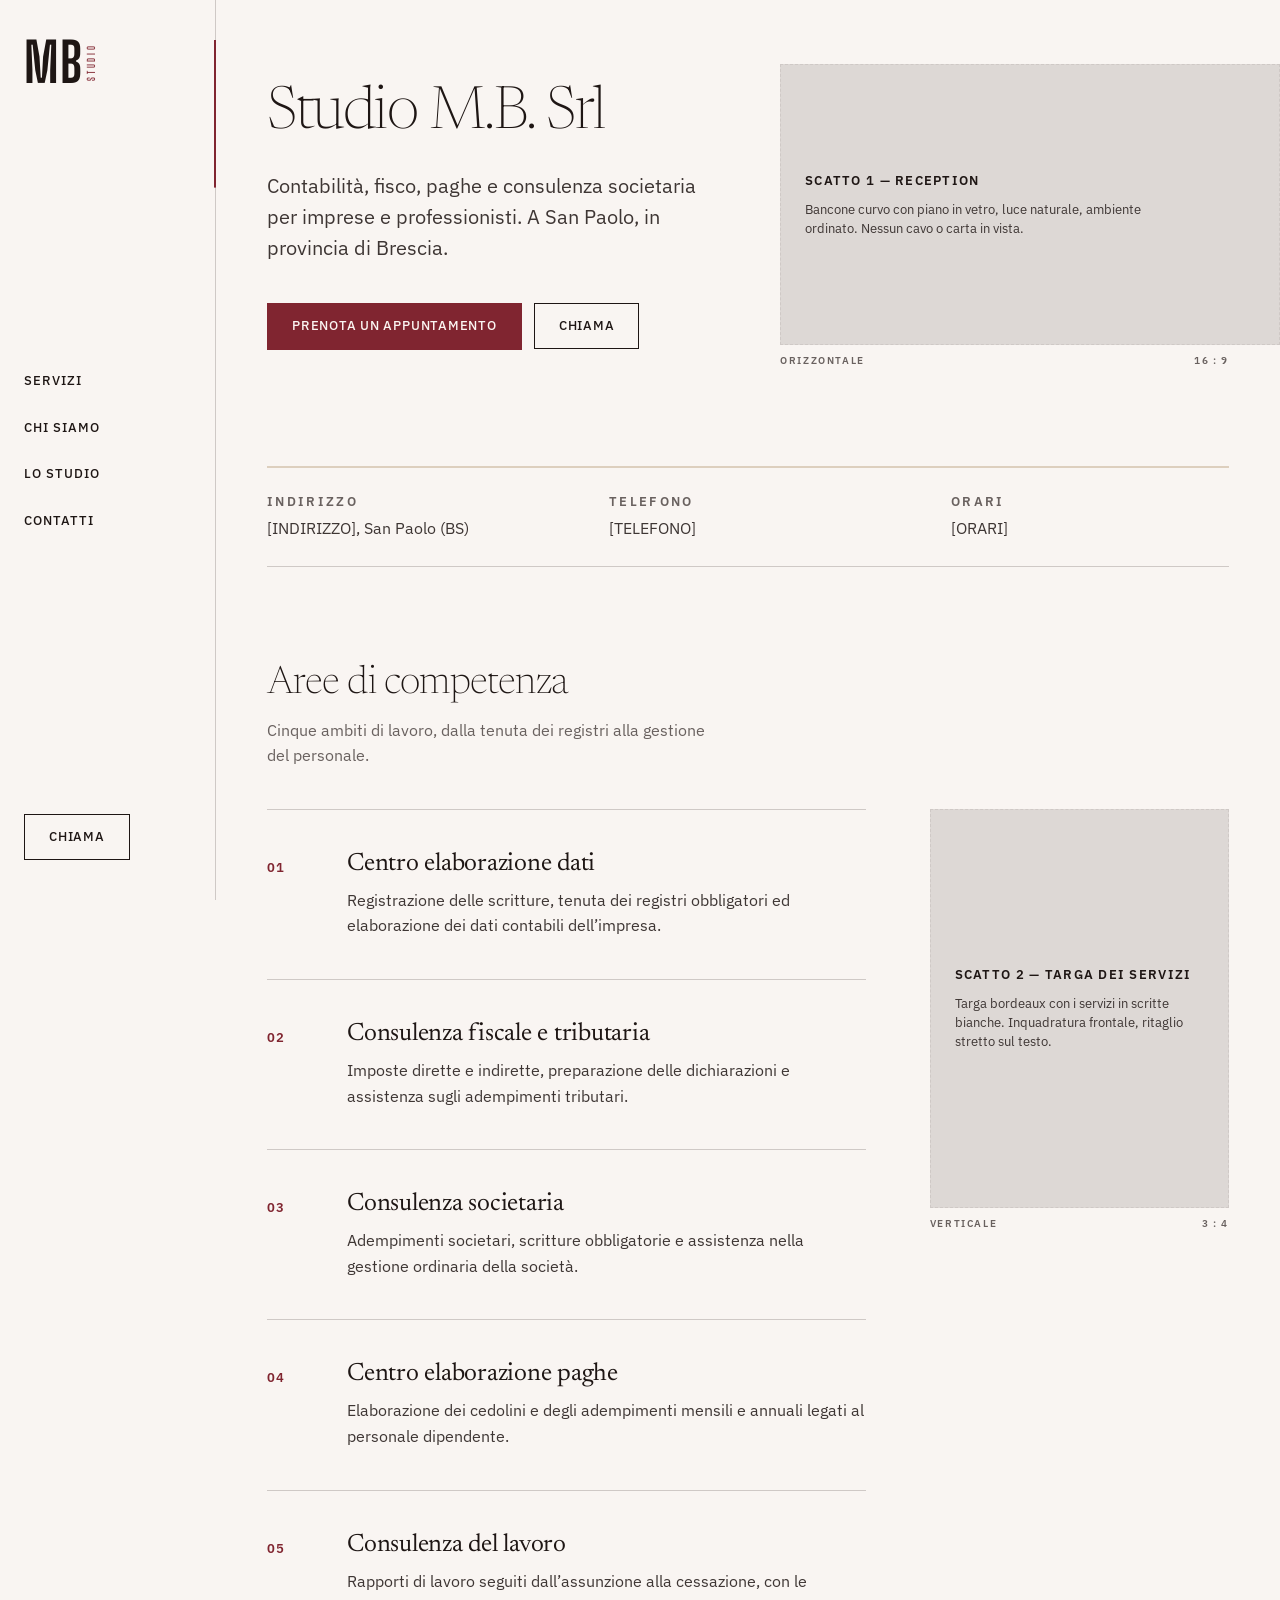
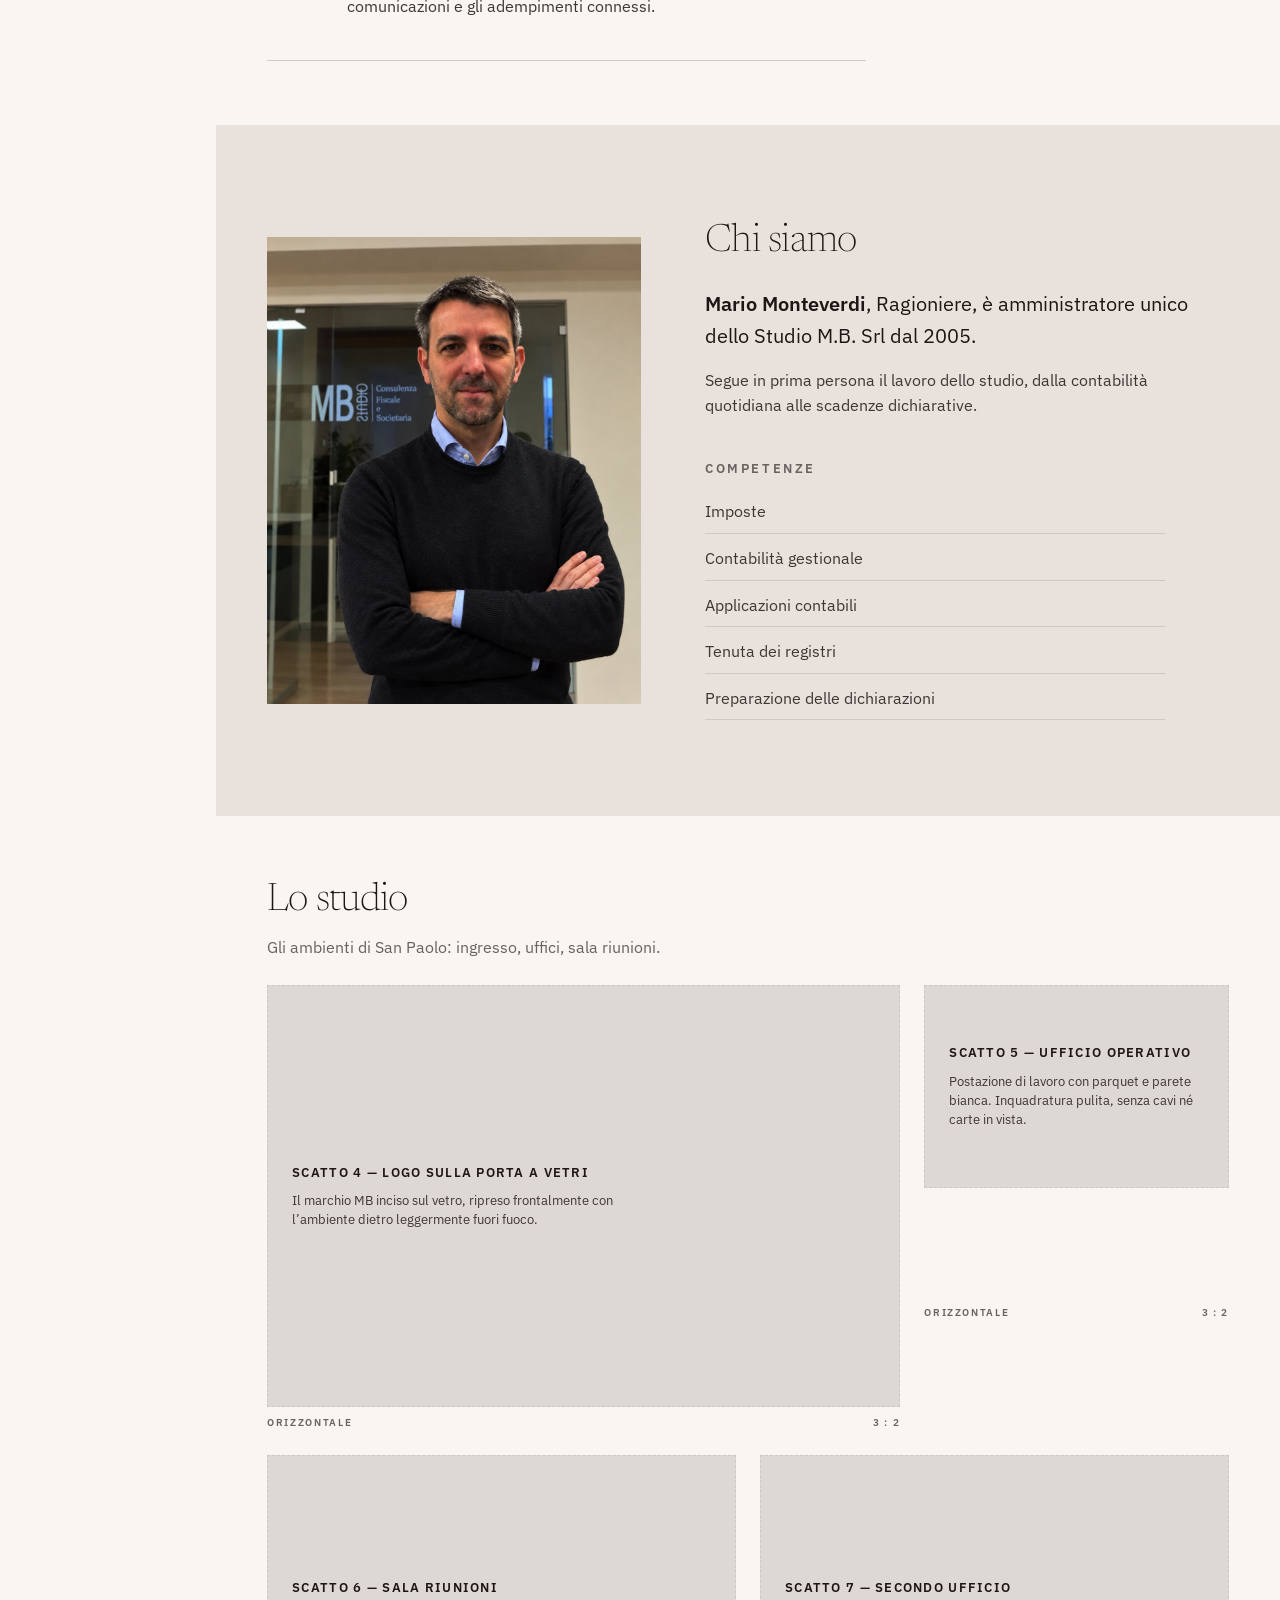
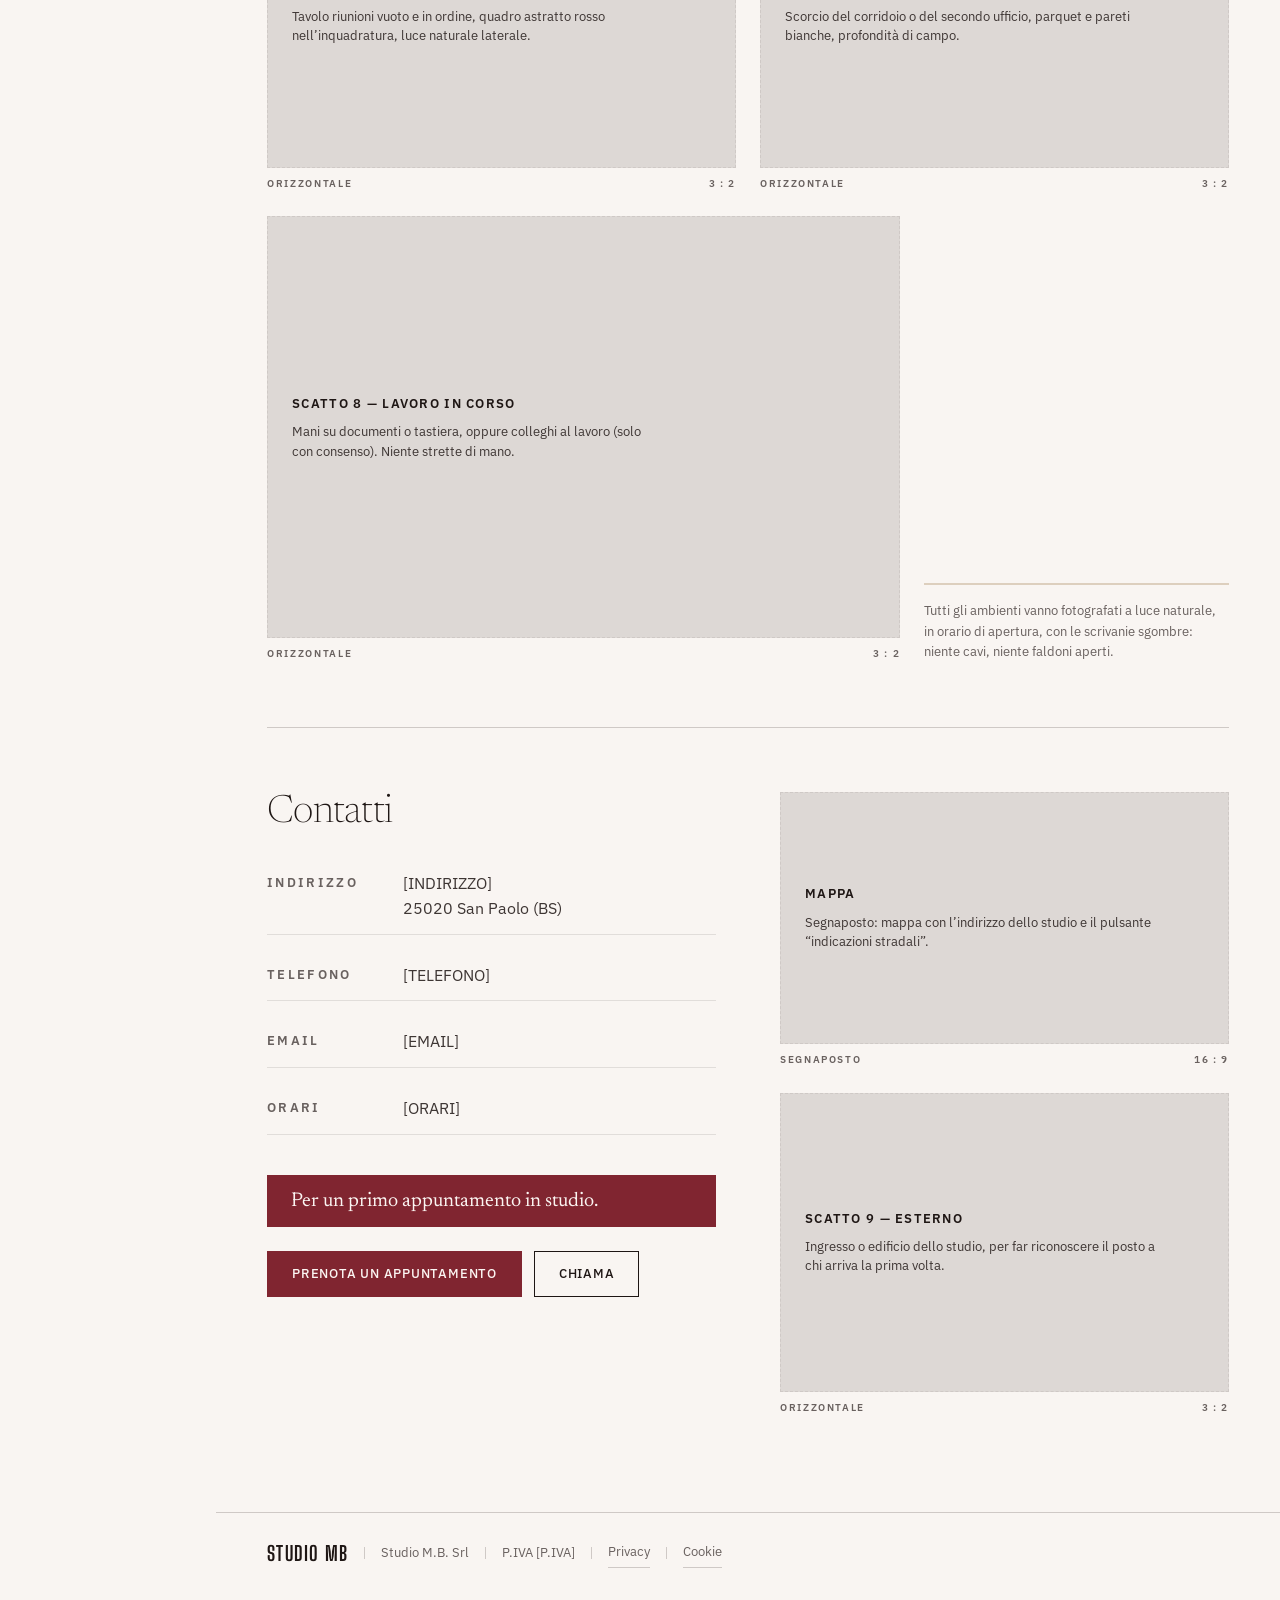
==== commit 578f020d: "Monta il ritratto del titolare al posto del segnaposto La foto arriva dal cliente: ricodificata in J" ====
--- a/esempi/studio-mb/index.html
+++ b/esempi/studio-mb/index.html
@@ -133,13 +133,11 @@
 
   <!-- ============ Chi siamo · diptych invertito (ritratto 5 / testo 7) ============ -->
   <section class="about" id="chi-siamo">
-    <!-- TODO fotografo — sostituire con lo scatto reale. Dimensione consigliata: 1600×2000 px -->
-    <figure class="shot shot--45 about__shot">
-      <div class="shot__frame">
-        <p class="shot__name">Scatto 3 — Ritratto del titolare</p>
-        <p class="shot__brief">Mario Monteverdi in studio, luce morbida, espressione aperta, logo sfocato sullo sfondo. Mezzobusto.</p>
-      </div>
-      <figcaption class="shot__meta"><span>Verticale</span><span class="shot__ratio">4 : 5</span></figcaption>
+    <figure class="about__shot photo">
+      <img class="photo__img"
+           src="foto/ritratto-titolare.jpg"
+           width="1078" height="1459" loading="lazy" decoding="async"
+           alt="Mario Monteverdi, a braccia conserte, davanti alla porta a vetri dello studio con il logo MB.">
     </figure>
 
     <div class="about__text">
--- a/esempi/studio-mb/styles.css
+++ b/esempi/studio-mb/styles.css
@@ -157,6 +157,7 @@
 }
 .wordmark__studio {
   writing-mode: vertical-rl;
+  transform: rotate(180deg);   /* come sul vetro: si legge dal basso */
   font-size: var(--text-xs);
   font-weight: 600;
   letter-spacing: 0.28em;
@@ -363,10 +364,11 @@
 
 /* Impilati, i formati verticali occuperebbero due schermate: qui restano misurati. */
 .areas__shot, .about__shot { max-width: 22rem; }
+.about__shot.photo { max-width: 24rem; }
 
 @media (min-width: 60rem) {
   .areas__body { grid-template-columns: minmax(0, 8fr) minmax(0, 4fr); gap: var(--space-2xl); align-items: start; }
-  .areas__shot, .about__shot { max-width: none; }
+  .areas__shot, .about__shot, .about__shot.photo { max-width: none; }
   .areas__shot { position: sticky; top: var(--bar-h); z-index: var(--z-base); }
   .sheet__row { grid-template-columns: 4rem minmax(0, 1fr); padding-block: var(--space-xl); }
 }
@@ -530,6 +532,18 @@
 @media (min-width: 60rem) {
   .contact { grid-template-columns: minmax(0, 6fr) minmax(0, 6fr); gap: var(--space-2xl); align-items: start; }
   .contact__media { gap: var(--space-lg); }
+}
+
+/* --------------------------------------------------- foto definitive */
+.photo { display: grid; min-width: 0; }
+.photo__img {
+  display: block;
+  width: 100%;
+  height: auto;
+  aspect-ratio: 4 / 5;
+  object-fit: cover;
+  object-position: 50% 22%;   /* tiene la testa alta nel taglio */
+  background: var(--color-slot);
 }
 
 /* ------------------------------------------- segnaposto fotografici */
